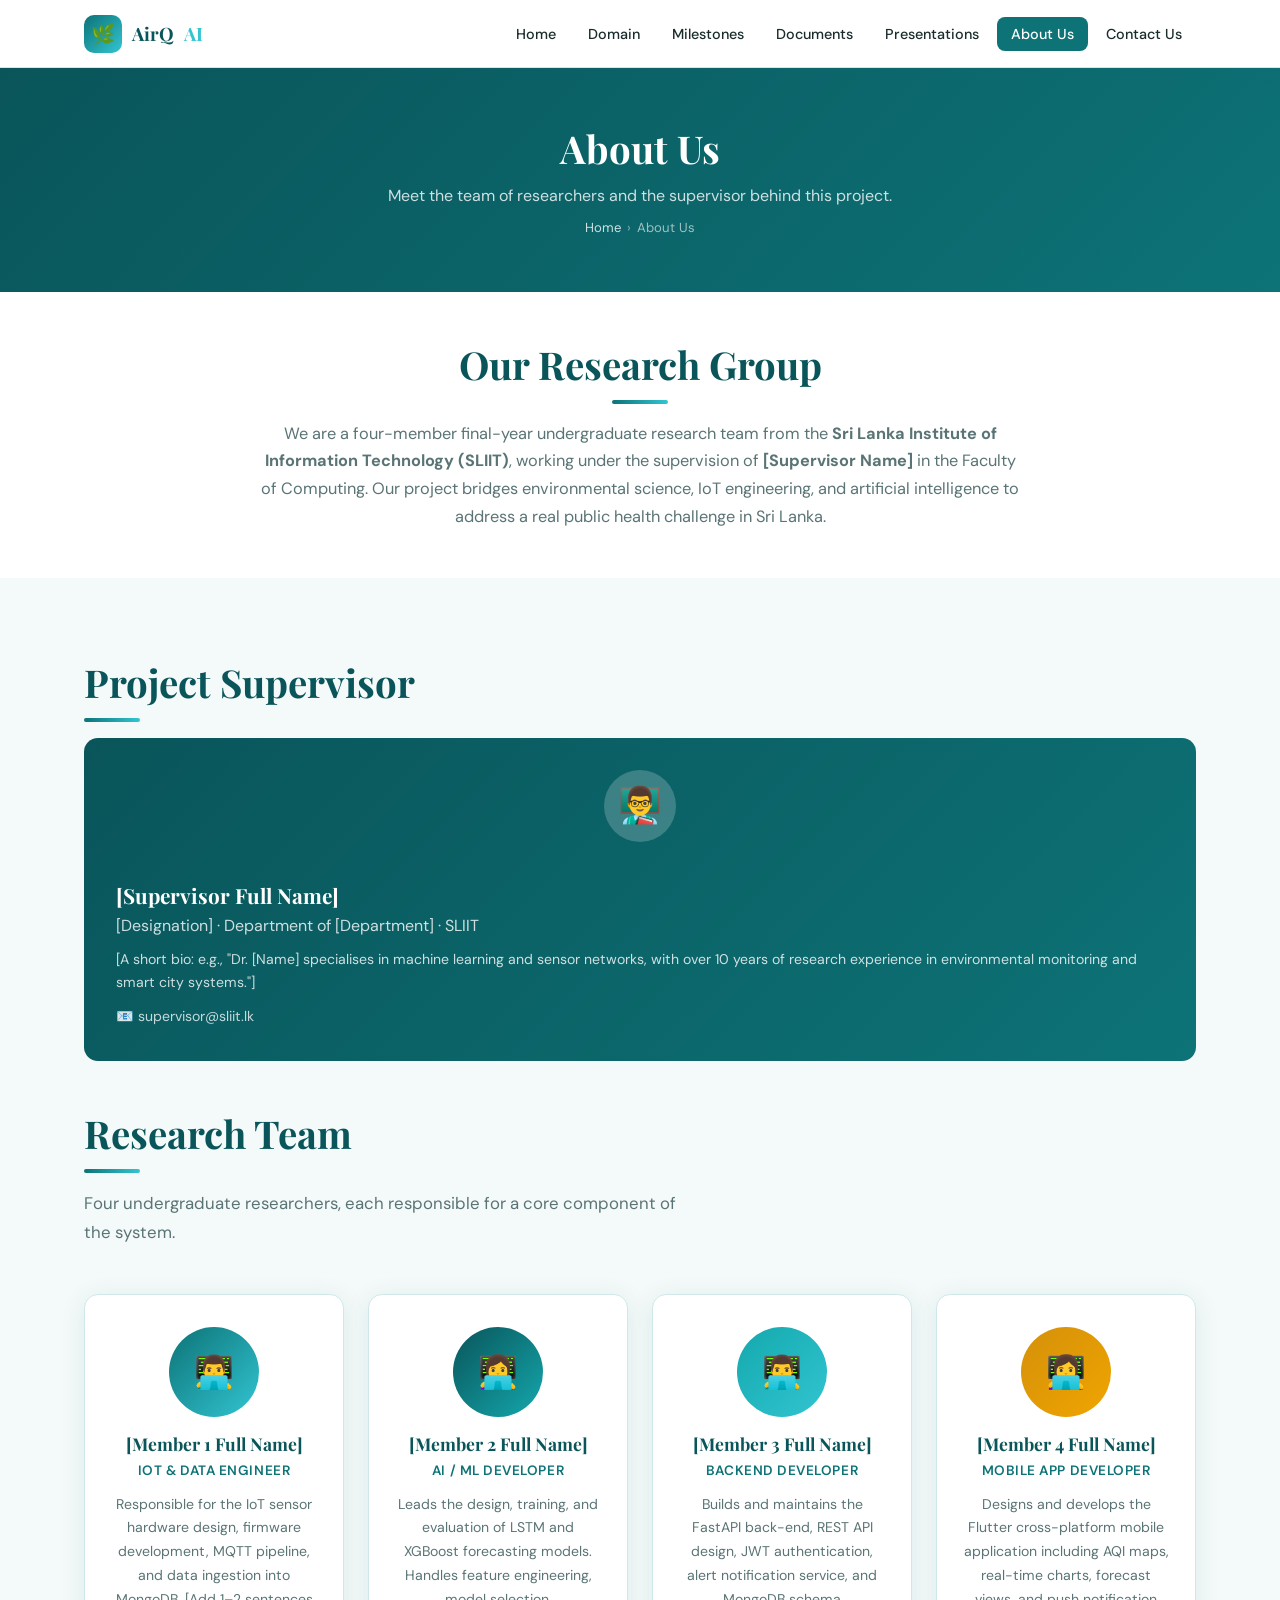
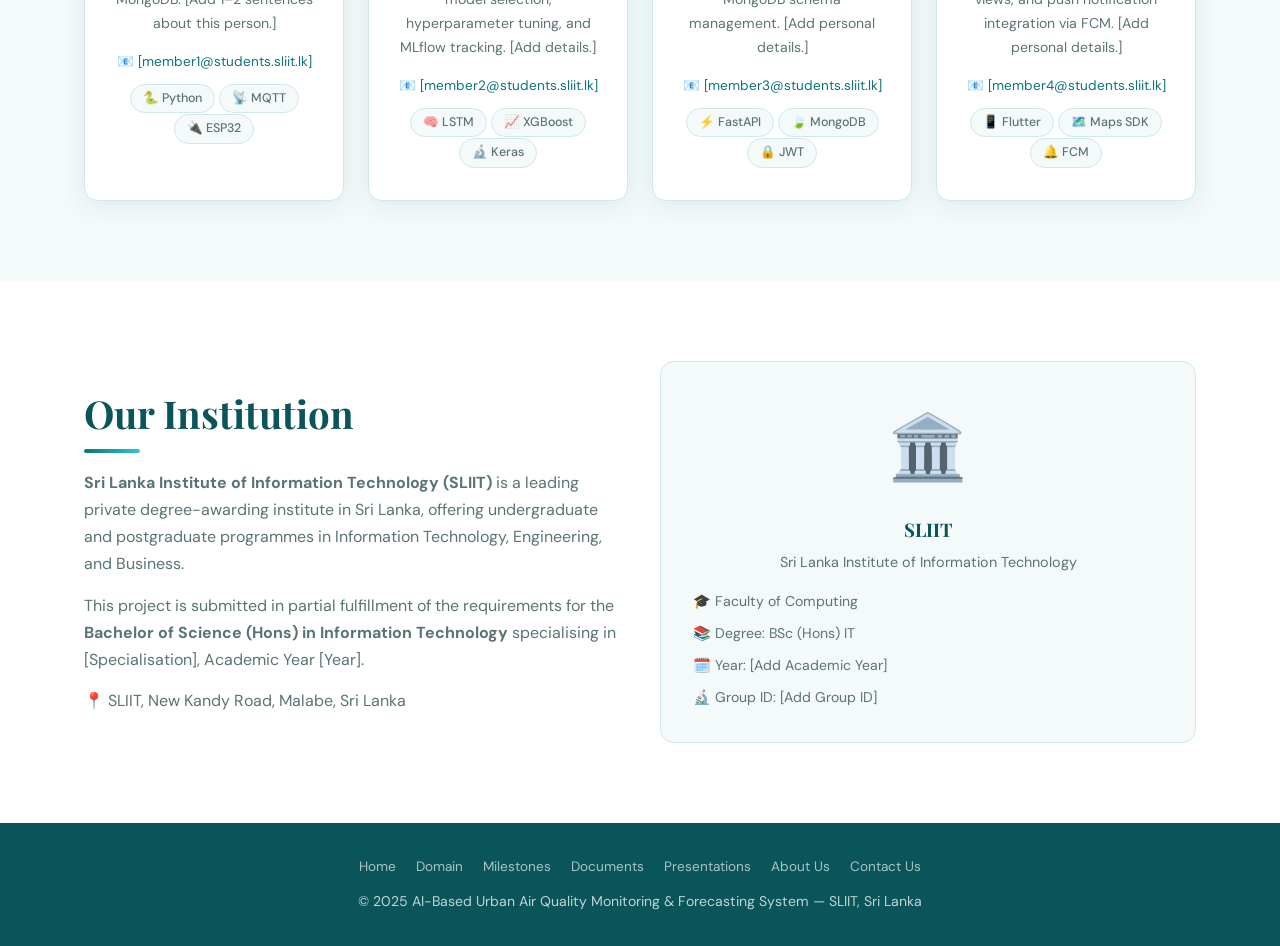
==== about.html @ fd795545 "Files uploaded" ====
<!DOCTYPE html>
<html lang="en">
<head>
  <meta charset="UTF-8" />
  <meta name="viewport" content="width=device-width, initial-scale=1.0" />
  <meta name="description" content="About Us — Meet the research team behind AirQ AI." />
  <title>AirQ AI | About Us</title>
  <link rel="stylesheet" href="styles.css" />
  <link rel="icon" href="data:image/svg+xml,<svg xmlns='http://www.w3.org/2000/svg' viewBox='0 0 32 32'><rect width='32' height='32' rx='8' fill='%230d7377'/><text y='22' x='6' font-size='18'>🌿</text></svg>" />
</head>
<body>

  <!-- ===== NAVIGATION ===== -->
  <nav class="navbar">
    <div class="container nav-inner">
      <a href="index.html" class="nav-brand">
        <div class="brand-icon">🌿</div>
        AirQ<span>AI</span>
      </a>
      <ul class="nav-links">
        <li><a href="index.html">Home</a></li>
        <li><a href="domain.html">Domain</a></li>
        <li><a href="milestones.html">Milestones</a></li>
        <li><a href="documents.html">Documents</a></li>
        <li><a href="presentations.html">Presentations</a></li>
        <li><a href="about.html" class="active">About Us</a></li>
        <li><a href="contact.html">Contact Us</a></li>
      </ul>
    </div>
  </nav>

  <!-- ===== PAGE HERO ===== -->
  <section class="page-hero">
    <div class="container">
      <h1>About Us</h1>
      <p>Meet the team of researchers and the supervisor behind this project.</p>
      <div class="breadcrumb"><a href="index.html">Home</a><span>›</span>About Us</div>
    </div>
  </section>

  <!-- ===== PROJECT INTRO ===== -->
  <section class="section-sm" style="background:var(--white);">
    <div class="container">
      <div style="max-width:760px; margin:0 auto; text-align:center;">
        <h2 class="section-title">Our Research Group</h2>
        <div class="divider" style="margin:12px auto 16px;"></div>
        <p style="color:var(--text-muted); font-size:1.02rem;">
          We are a four-member final-year undergraduate research team from the
          <strong>Sri Lanka Institute of Information Technology (SLIIT)</strong>, working under the supervision
          of <strong>[Supervisor Name]</strong> in the Faculty of Computing. Our project bridges environmental
          science, IoT engineering, and artificial intelligence to address a real public health challenge in
          Sri Lanka.
        </p>
      </div>
    </div>
  </section>

  <!-- ===== SUPERVISOR ===== -->
  <section class="section" style="background:var(--off-white);">
    <div class="container">
      <h2 class="section-title">Project Supervisor</h2>
      <div class="divider"></div>

      <div class="supervisor-card">
        <div class="avatar" style="width:72px;height:72px;font-size:2.2rem;">👨‍🏫</div>
        <div>
          <h3 style="font-size:1.3rem; margin-bottom:4px;">[Supervisor Full Name]</h3>
          <p style="margin-bottom:8px;">[Designation] · Department of [Department] · SLIIT</p>
          <p style="font-size:0.88rem; opacity:0.8;">
            [A short bio: e.g., "Dr. [Name] specialises in machine learning and sensor networks, with over 10 years
            of research experience in environmental monitoring and smart city systems."]
          </p>
          <p style="margin-top:10px; font-size:0.88rem; opacity:0.85;">
            📧 <a href="mailto:supervisor@sliit.lk" style="color:rgba(255,255,255,0.9);">supervisor@sliit.lk</a>
          </p>
        </div>
      </div>

      <!-- ===== TEAM MEMBERS ===== -->
      <h2 class="section-title" style="margin-top:16px;">Research Team</h2>
      <div class="divider"></div>
      <p class="section-sub">Four undergraduate researchers, each responsible for a core component of the system.</p>

      <div class="grid-4">

        <!-- Member 1 -->
        <div class="team-card">
          <div class="avatar">👨‍💻</div>
          <!-- Replace the emoji above with: <div class="avatar"><img src="images/member1.jpg" alt="Member 1" /></div> -->
          <h3>[Member 1 Full Name]</h3>
          <div class="team-role">IoT &amp; Data Engineer</div>
          <p class="team-desc">
            Responsible for the IoT sensor hardware design, firmware development, MQTT pipeline, and data ingestion
            into MongoDB. [Add 1–2 sentences about this person.]
          </p>
          <div class="team-email">📧 <a href="mailto:member1@students.sliit.lk">[member1@students.sliit.lk]</a></div>
          <div style="margin-top:10px;">
            <span class="tag">🐍 Python</span>
            <span class="tag">📡 MQTT</span>
            <span class="tag">🔌 ESP32</span>
          </div>
        </div>

        <!-- Member 2 -->
        <div class="team-card">
          <div class="avatar" style="background:linear-gradient(135deg,#09555a,#14a8ad);">👩‍💻</div>
          <h3>[Member 2 Full Name]</h3>
          <div class="team-role">AI / ML Developer</div>
          <p class="team-desc">
            Leads the design, training, and evaluation of LSTM and XGBoost forecasting models.
            Handles feature engineering, model selection, hyperparameter tuning, and MLflow tracking. [Add details.]
          </p>
          <div class="team-email">📧 <a href="mailto:member2@students.sliit.lk">[member2@students.sliit.lk]</a></div>
          <div style="margin-top:10px;">
            <span class="tag">🧠 LSTM</span>
            <span class="tag">📈 XGBoost</span>
            <span class="tag">🔬 Keras</span>
          </div>
        </div>

        <!-- Member 3 -->
        <div class="team-card">
          <div class="avatar" style="background:linear-gradient(135deg,#14a8ad,#32c5d2);">👨‍💻</div>
          <h3>[Member 3 Full Name]</h3>
          <div class="team-role">Backend Developer</div>
          <p class="team-desc">
            Builds and maintains the FastAPI back-end, REST API design, JWT authentication, alert notification
            service, and MongoDB schema management. [Add personal details.]
          </p>
          <div class="team-email">📧 <a href="mailto:member3@students.sliit.lk">[member3@students.sliit.lk]</a></div>
          <div style="margin-top:10px;">
            <span class="tag">⚡ FastAPI</span>
            <span class="tag">🍃 MongoDB</span>
            <span class="tag">🔒 JWT</span>
          </div>
        </div>

        <!-- Member 4 -->
        <div class="team-card">
          <div class="avatar" style="background:linear-gradient(135deg,#d4900a,#f0a500);">👩‍💻</div>
          <h3>[Member 4 Full Name]</h3>
          <div class="team-role">Mobile App Developer</div>
          <p class="team-desc">
            Designs and develops the Flutter cross-platform mobile application including AQI maps, real-time
            charts, forecast views, and push notification integration via FCM. [Add personal details.]
          </p>
          <div class="team-email">📧 <a href="mailto:member4@students.sliit.lk">[member4@students.sliit.lk]</a></div>
          <div style="margin-top:10px;">
            <span class="tag">📱 Flutter</span>
            <span class="tag">🗺️ Maps SDK</span>
            <span class="tag">🔔 FCM</span>
          </div>
        </div>

      </div>
    </div>
  </section>

  <!-- ===== INSTITUTION ===== -->
  <section class="section" style="background:var(--white);">
    <div class="container">
      <div style="display:grid; grid-template-columns:1fr 1fr; gap:40px; align-items:center;">
        <div>
          <h2 class="section-title">Our Institution</h2>
          <div class="divider"></div>
          <p style="color:var(--text-muted); margin-bottom:14px;">
            <strong>Sri Lanka Institute of Information Technology (SLIIT)</strong> is a leading private degree-awarding
            institute in Sri Lanka, offering undergraduate and postgraduate programmes in Information Technology,
            Engineering, and Business.
          </p>
          <p style="color:var(--text-muted); margin-bottom:14px;">
            This project is submitted in partial fulfillment of the requirements for the
            <strong>Bachelor of Science (Hons) in Information Technology</strong>
            specialising in [Specialisation], Academic Year [Year].
          </p>
          <p style="color:var(--text-muted);">
            📍 SLIIT, New Kandy Road, Malabe, Sri Lanka
          </p>
        </div>
        <div style="background:var(--off-white); border-radius:var(--radius); padding:32px; border:1px solid var(--border); text-align:center;">
          <div style="font-size:4rem; margin-bottom:16px;">🏛️</div>
          <h3 style="margin-bottom:8px;">SLIIT</h3>
          <p style="color:var(--text-muted); font-size:0.9rem; margin-bottom:16px;">Sri Lanka Institute of Information Technology</p>
          <div style="display:flex; flex-direction:column; gap:8px; font-size:0.88rem; color:var(--text-muted); text-align:left;">
            <span>🎓 Faculty of Computing</span>
            <span>📚 Degree: BSc (Hons) IT</span>
            <span>🗓️ Year: [Add Academic Year]</span>
            <span>🔬 Group ID: [Add Group ID]</span>
          </div>
        </div>
      </div>
    </div>
  </section>

  <!-- ===== FOOTER ===== -->
  <footer class="footer">
    <div class="footer-links">
      <a href="index.html">Home</a>
      <a href="domain.html">Domain</a>
      <a href="milestones.html">Milestones</a>
      <a href="documents.html">Documents</a>
      <a href="presentations.html">Presentations</a>
      <a href="about.html">About Us</a>
      <a href="contact.html">Contact Us</a>
    </div>
    <p>© 2025 AI-Based Urban Air Quality Monitoring &amp; Forecasting System — SLIIT, Sri Lanka</p>
  </footer>

</body>
</html>
---- styles.css ----
/* ============================================================
   AI-Based Urban Air Quality Monitoring — Shared Stylesheet
   Color palette: deep teal + sky blue + clean white
   ============================================================ */

/* ---------- Google Fonts ---------- */
@import url('https://fonts.googleapis.com/css2?family=Playfair+Display:wght@600;700&family=DM+Sans:wght@300;400;500;600&display=swap');

/* ---------- CSS Variables ---------- */
:root {
  --teal:       #0d7377;
  --teal-dark:  #09555a;
  --teal-light: #14a8ad;
  --sky:        #32c5d2;
  --accent:     #f0a500;
  --white:      #ffffff;
  --off-white:  #f4f9f9;
  --text:       #1a2b2c;
  --text-muted: #5a7475;
  --border:     #d0e8ea;
  --card-bg:    #ffffff;
  --shadow:     0 4px 24px rgba(13,115,119,0.10);
  --shadow-lg:  0 8px 40px rgba(13,115,119,0.16);
  --radius:     14px;
  --radius-sm:  8px;
  --nav-h:      68px;
  --transition: 0.3s ease;
}

/* ---------- Reset & Base ---------- */
*, *::before, *::after { box-sizing: border-box; margin: 0; padding: 0; }

html { scroll-behavior: smooth; font-size: 16px; }

body {
  font-family: 'DM Sans', sans-serif;
  color: var(--text);
  background: var(--off-white);
  line-height: 1.7;
}

h1, h2, h3, h4 {
  font-family: 'Playfair Display', serif;
  line-height: 1.25;
  color: var(--teal-dark);
}

a { color: var(--teal); text-decoration: none; transition: color var(--transition); }
a:hover { color: var(--teal-light); }

img { max-width: 100%; display: block; }

ul { list-style: none; }

/* ---------- Utility ---------- */
.container { max-width: 1160px; margin: 0 auto; padding: 0 24px; }
.section    { padding: 80px 0; }
.section-sm { padding: 48px 0; }

.section-title {
  font-size: clamp(1.75rem, 3vw, 2.4rem);
  margin-bottom: 12px;
  color: var(--teal-dark);
}
.section-sub {
  color: var(--text-muted);
  font-size: 1.05rem;
  max-width: 600px;
  margin-bottom: 48px;
}
.divider {
  width: 56px; height: 4px;
  background: linear-gradient(90deg, var(--teal), var(--sky));
  border-radius: 2px;
  margin: 12px 0 16px;
}

/* ---------- Buttons ---------- */
.btn {
  display: inline-flex; align-items: center; gap: 8px;
  padding: 12px 28px;
  border-radius: 50px;
  font-family: 'DM Sans', sans-serif;
  font-size: 0.95rem;
  font-weight: 500;
  cursor: pointer;
  transition: all var(--transition);
  border: 2px solid transparent;
}
.btn-primary {
  background: var(--teal);
  color: var(--white);
}
.btn-primary:hover {
  background: var(--teal-dark);
  color: var(--white);
  transform: translateY(-2px);
  box-shadow: 0 6px 20px rgba(13,115,119,0.30);
}
.btn-outline {
  background: transparent;
  color: var(--teal);
  border-color: var(--teal);
}
.btn-outline:hover {
  background: var(--teal);
  color: var(--white);
  transform: translateY(-2px);
}
.btn-accent {
  background: var(--accent);
  color: var(--white);
}
.btn-accent:hover {
  background: #d4900a;
  color: var(--white);
  transform: translateY(-2px);
}

/* ---------- Navigation ---------- */
.navbar {
  position: sticky;
  top: 0;
  z-index: 1000;
  background: rgba(255,255,255,0.96);
  backdrop-filter: blur(12px);
  border-bottom: 1px solid var(--border);
  height: var(--nav-h);
}
.nav-inner {
  display: flex;
  align-items: center;
  justify-content: space-between;
  height: 100%;
}
.nav-brand {
  display: flex; align-items: center; gap: 10px;
  font-family: 'Playfair Display', serif;
  font-size: 1.15rem;
  font-weight: 700;
  color: var(--teal-dark);
}
.nav-brand span { color: var(--sky); }
.brand-icon {
  width: 38px; height: 38px;
  background: linear-gradient(135deg, var(--teal), var(--sky));
  border-radius: 10px;
  display: flex; align-items: center; justify-content: center;
  color: white;
  font-size: 1.2rem;
}
.nav-links {
  display: flex; align-items: center; gap: 4px;
}
.nav-links a {
  padding: 8px 14px;
  border-radius: 8px;
  font-size: 0.9rem;
  font-weight: 500;
  color: var(--text);
  transition: all var(--transition);
}
.nav-links a:hover,
.nav-links a.active {
  background: var(--teal);
  color: var(--white);
}

/* ---------- Hero ---------- */
.hero {
  background: linear-gradient(135deg, var(--teal-dark) 0%, var(--teal) 50%, var(--sky) 100%);
  color: var(--white);
  padding: 100px 0 80px;
  position: relative;
  overflow: hidden;
}
.hero::before {
  content: '';
  position: absolute; inset: 0;
  background: url("data:image/svg+xml,%3Csvg width='60' height='60' viewBox='0 0 60 60' xmlns='http://www.w3.org/2000/svg'%3E%3Cg fill='none' fill-rule='evenodd'%3E%3Cg fill='%23ffffff' fill-opacity='0.04'%3E%3Cpath d='M36 34v-4h-2v4h-4v2h4v4h2v-4h4v-2h-4zm0-30V0h-2v4h-4v2h4v4h2V6h4V4h-4zM6 34v-4H4v4H0v2h4v4h2v-4h4v-2H6zM6 4V0H4v4H0v2h4v4h2V6h4V4H6z'/%3E%3C/g%3E%3C/g%3E%3C/svg%3E");
}
.hero-content { position: relative; z-index: 1; max-width: 780px; }
.hero-badge {
  display: inline-block;
  background: rgba(255,255,255,0.15);
  color: rgba(255,255,255,0.9);
  font-size: 0.82rem;
  font-weight: 600;
  letter-spacing: 0.08em;
  text-transform: uppercase;
  padding: 6px 16px;
  border-radius: 50px;
  border: 1px solid rgba(255,255,255,0.25);
  margin-bottom: 20px;
}
.hero h1 {
  font-size: clamp(2rem, 4.5vw, 3.2rem);
  color: var(--white);
  margin-bottom: 20px;
}
.hero p {
  font-size: 1.1rem;
  color: rgba(255,255,255,0.85);
  max-width: 640px;
  margin-bottom: 36px;
}
.hero-cta { display: flex; gap: 14px; flex-wrap: wrap; }
.hero-stats {
  display: flex; gap: 48px; margin-top: 60px;
  padding-top: 40px;
  border-top: 1px solid rgba(255,255,255,0.18);
  flex-wrap: wrap;
}
.stat-item { text-align: left; }
.stat-num {
  font-family: 'Playfair Display', serif;
  font-size: 2rem;
  font-weight: 700;
  color: var(--white);
}
.stat-label { font-size: 0.85rem; color: rgba(255,255,255,0.7); }

/* ---------- Cards ---------- */
.card {
  background: var(--card-bg);
  border-radius: var(--radius);
  box-shadow: var(--shadow);
  padding: 28px;
  transition: transform var(--transition), box-shadow var(--transition);
  border: 1px solid var(--border);
}
.card:hover {
  transform: translateY(-4px);
  box-shadow: var(--shadow-lg);
}
.card-icon {
  width: 52px; height: 52px;
  border-radius: 12px;
  display: flex; align-items: center; justify-content: center;
  font-size: 1.5rem;
  margin-bottom: 16px;
  background: linear-gradient(135deg, var(--teal), var(--sky));
  color: white;
}
.card h3 { font-size: 1.15rem; margin-bottom: 8px; }
.card p  { color: var(--text-muted); font-size: 0.93rem; }

.grid-2 { display: grid; grid-template-columns: repeat(auto-fit, minmax(280px, 1fr)); gap: 24px; }
.grid-3 { display: grid; grid-template-columns: repeat(auto-fit, minmax(240px, 1fr)); gap: 24px; }
.grid-4 { display: grid; grid-template-columns: repeat(auto-fit, minmax(200px, 1fr)); gap: 24px; }

/* ---------- Page Hero (inner pages) ---------- */
.page-hero {
  background: linear-gradient(135deg, var(--teal-dark), var(--teal));
  color: white;
  padding: 56px 0 52px;
  text-align: center;
}
.page-hero h1 { color: white; font-size: clamp(1.6rem, 3vw, 2.4rem); margin-bottom: 10px; }
.page-hero p  { color: rgba(255,255,255,0.8); max-width: 600px; margin: 0 auto; }

/* ---------- Domain Page ---------- */
.domain-section {
  background: var(--white);
  border-radius: var(--radius);
  padding: 40px;
  margin-bottom: 28px;
  border: 1px solid var(--border);
  box-shadow: var(--shadow);
}
.domain-section h2 { font-size: 1.5rem; margin-bottom: 10px; }
.domain-section p, .domain-section li { color: var(--text-muted); }
.domain-section ul { margin-top: 12px; }
.domain-section li {
  padding: 6px 0 6px 20px;
  position: relative;
}
.domain-section li::before {
  content: '▸';
  position: absolute; left: 0;
  color: var(--teal);
}

.tech-pills { display: flex; flex-wrap: wrap; gap: 10px; margin-top: 16px; }
.tech-pill {
  background: var(--teal);
  color: white;
  padding: 6px 18px;
  border-radius: 50px;
  font-size: 0.85rem;
  font-weight: 500;
}

.pipeline {
  display: flex; align-items: center; flex-wrap: wrap; gap: 0;
  margin-top: 20px;
}
.pipe-step {
  background: linear-gradient(135deg, var(--teal), var(--sky));
  color: white;
  padding: 10px 20px;
  border-radius: 8px;
  font-size: 0.88rem;
  font-weight: 500;
  white-space: nowrap;
}
.pipe-arrow {
  color: var(--teal);
  font-size: 1.3rem;
  padding: 0 6px;
}

/* ---------- Milestones Timeline ---------- */
.timeline { position: relative; padding-left: 48px; }
.timeline::before {
  content: '';
  position: absolute; left: 16px; top: 0; bottom: 0;
  width: 3px;
  background: linear-gradient(to bottom, var(--teal), var(--sky));
  border-radius: 2px;
}
.timeline-item {
  position: relative;
  margin-bottom: 36px;
}
.timeline-dot {
  position: absolute;
  left: -40px;
  top: 18px;
  width: 18px; height: 18px;
  background: var(--teal);
  border-radius: 50%;
  border: 3px solid var(--white);
  box-shadow: 0 0 0 3px var(--teal);
}
.timeline-card {
  background: var(--white);
  border: 1px solid var(--border);
  border-radius: var(--radius);
  padding: 24px 28px;
  box-shadow: var(--shadow);
  transition: transform var(--transition), box-shadow var(--transition);
}
.timeline-card:hover {
  transform: translateX(4px);
  box-shadow: var(--shadow-lg);
}
.timeline-card h3 { font-size: 1.15rem; margin-bottom: 8px; }
.timeline-meta {
  display: flex; gap: 20px; flex-wrap: wrap;
  margin-top: 12px;
}
.meta-badge {
  background: var(--off-white);
  border: 1px solid var(--border);
  border-radius: 50px;
  padding: 4px 14px;
  font-size: 0.82rem;
  color: var(--text-muted);
  font-weight: 500;
}
.meta-badge.marks { background: var(--teal); color: white; border-color: var(--teal); }

/* ---------- Documents Page ---------- */
.doc-item {
  background: var(--white);
  border: 1px solid var(--border);
  border-radius: var(--radius-sm);
  padding: 18px 24px;
  display: flex; align-items: center; justify-content: space-between;
  gap: 16px;
  margin-bottom: 12px;
  transition: box-shadow var(--transition), transform var(--transition);
}
.doc-item:hover { box-shadow: var(--shadow); transform: translateX(4px); }
.doc-icon { font-size: 1.6rem; flex-shrink: 0; }
.doc-info { flex: 1; }
.doc-info h4 { font-family: 'DM Sans', sans-serif; font-weight: 600; font-size: 0.97rem; margin-bottom: 3px; }
.doc-info span { font-size: 0.82rem; color: var(--text-muted); }

/* ---------- Presentations Page ---------- */
.pres-card {
  background: var(--white);
  border: 1px solid var(--border);
  border-radius: var(--radius);
  overflow: hidden;
  box-shadow: var(--shadow);
  transition: transform var(--transition), box-shadow var(--transition);
}
.pres-card:hover { transform: translateY(-4px); box-shadow: var(--shadow-lg); }
.pres-thumb {
  height: 140px;
  background: linear-gradient(135deg, var(--teal-dark), var(--sky));
  display: flex; align-items: center; justify-content: center;
  font-size: 3rem;
}
.pres-body { padding: 22px; }
.pres-body h3 { font-size: 1.05rem; margin-bottom: 8px; }
.pres-body p  { font-size: 0.88rem; color: var(--text-muted); margin-bottom: 18px; }

/* ---------- About / Team ---------- */
.team-card {
  background: var(--white);
  border: 1px solid var(--border);
  border-radius: var(--radius);
  padding: 32px 24px;
  text-align: center;
  box-shadow: var(--shadow);
  transition: transform var(--transition), box-shadow var(--transition);
}
.team-card:hover { transform: translateY(-4px); box-shadow: var(--shadow-lg); }
.avatar {
  width: 90px; height: 90px;
  background: linear-gradient(135deg, var(--teal), var(--sky));
  border-radius: 50%;
  margin: 0 auto 16px;
  display: flex; align-items: center; justify-content: center;
  font-size: 2rem;
  color: white;
  overflow: hidden;
}
.avatar img { width: 100%; height: 100%; object-fit: cover; }
.team-card h3 { font-size: 1.1rem; margin-bottom: 4px; }
.team-role {
  color: var(--teal);
  font-size: 0.85rem;
  font-weight: 600;
  letter-spacing: 0.04em;
  text-transform: uppercase;
  margin-bottom: 10px;
}
.team-desc { font-size: 0.88rem; color: var(--text-muted); margin-bottom: 14px; }
.team-email { font-size: 0.85rem; color: var(--text-muted); }
.team-email a { color: var(--teal); }

/* ---------- Contact Page ---------- */
.contact-grid {
  display: grid;
  grid-template-columns: 1fr 1.5fr;
  gap: 40px;
  align-items: start;
}
.contact-info-box {
  background: var(--white);
  border: 1px solid var(--border);
  border-radius: var(--radius);
  padding: 36px;
  box-shadow: var(--shadow);
}
.contact-info-box h2 { font-size: 1.5rem; margin-bottom: 8px; }
.contact-detail {
  display: flex; align-items: flex-start; gap: 14px;
  margin-bottom: 22px;
}
.c-icon {
  width: 40px; height: 40px; flex-shrink: 0;
  background: var(--off-white);
  border: 1px solid var(--border);
  border-radius: 10px;
  display: flex; align-items: center; justify-content: center;
  font-size: 1.1rem;
}
.c-label { font-size: 0.8rem; color: var(--text-muted); }
.c-val   { font-weight: 500; }

.contact-form-box {
  background: var(--white);
  border: 1px solid var(--border);
  border-radius: var(--radius);
  padding: 36px;
  box-shadow: var(--shadow);
}
.form-group { margin-bottom: 20px; }
.form-group label {
  display: block;
  font-size: 0.88rem;
  font-weight: 600;
  margin-bottom: 7px;
  color: var(--text);
}
.form-group input,
.form-group textarea {
  width: 100%;
  padding: 12px 16px;
  border: 1.5px solid var(--border);
  border-radius: var(--radius-sm);
  font-family: 'DM Sans', sans-serif;
  font-size: 0.95rem;
  color: var(--text);
  background: var(--off-white);
  transition: border-color var(--transition), box-shadow var(--transition);
  outline: none;
}
.form-group input:focus,
.form-group textarea:focus {
  border-color: var(--teal);
  box-shadow: 0 0 0 3px rgba(13,115,119,0.12);
  background: white;
}
.form-group textarea { min-height: 140px; resize: vertical; }

/* ---------- Footer ---------- */
.footer {
  background: var(--teal-dark);
  color: rgba(255,255,255,0.75);
  text-align: center;
  padding: 32px 24px;
  font-size: 0.88rem;
}
.footer a { color: var(--sky); }
.footer-links {
  display: flex; justify-content: center; gap: 20px;
  flex-wrap: wrap;
  margin-bottom: 12px;
}
.footer-links a { color: rgba(255,255,255,0.65); font-size: 0.85rem; }
.footer-links a:hover { color: var(--white); }

/* ---------- Breadcrumb ---------- */
.breadcrumb {
  font-size: 0.82rem;
  color: rgba(255,255,255,0.6);
  margin-top: 8px;
}
.breadcrumb a { color: rgba(255,255,255,0.8); }
.breadcrumb span { color: rgba(255,255,255,0.5); margin: 0 6px; }

/* ---------- Feature cards on home ---------- */
.feature-grid { display: grid; grid-template-columns: repeat(auto-fit, minmax(230px, 1fr)); gap: 24px; }

/* ---------- Alerts & Tags ---------- */
.tag {
  display: inline-block;
  padding: 3px 12px;
  background: var(--off-white);
  border: 1px solid var(--border);
  border-radius: 50px;
  font-size: 0.78rem;
  color: var(--text-muted);
  font-weight: 500;
}

/* ---------- Supervisor section ---------- */
.supervisor-card {
  background: linear-gradient(135deg, var(--teal-dark), var(--teal));
  color: white;
  border-radius: var(--radius);
  padding: 32px;
  display: flex; align-items: center; gap: 24px;
  margin-bottom: 48px;
  flex-wrap: wrap;
}
.supervisor-card .avatar { background: rgba(255,255,255,0.2); }
.supervisor-card h3, .supervisor-card p { color: white; }
.supervisor-card p { opacity: 0.8; }

/* ---------- Animations ---------- */
@keyframes fadeInUp {
  from { opacity: 0; transform: translateY(20px); }
  to   { opacity: 1; transform: translateY(0); }
}
.hero-content { animation: fadeInUp 0.7s ease both; }
.hero-stats   { animation: fadeInUp 0.7s 0.3s ease both; }

/* ---------- Responsive ---------- */
@media (max-width: 768px) {
  .nav-links { display: none; }
  .hero { padding: 64px 0 48px; }
  .hero-stats { gap: 28px; }
  .contact-grid { grid-template-columns: 1fr; }
  .domain-section { padding: 24px; }
  .timeline { padding-left: 32px; }
  .section { padding: 52px 0; }
  .pipeline { gap: 4px; }
}

/* Print-friendly */
@media print {
  .navbar, .footer { display: none; }
}
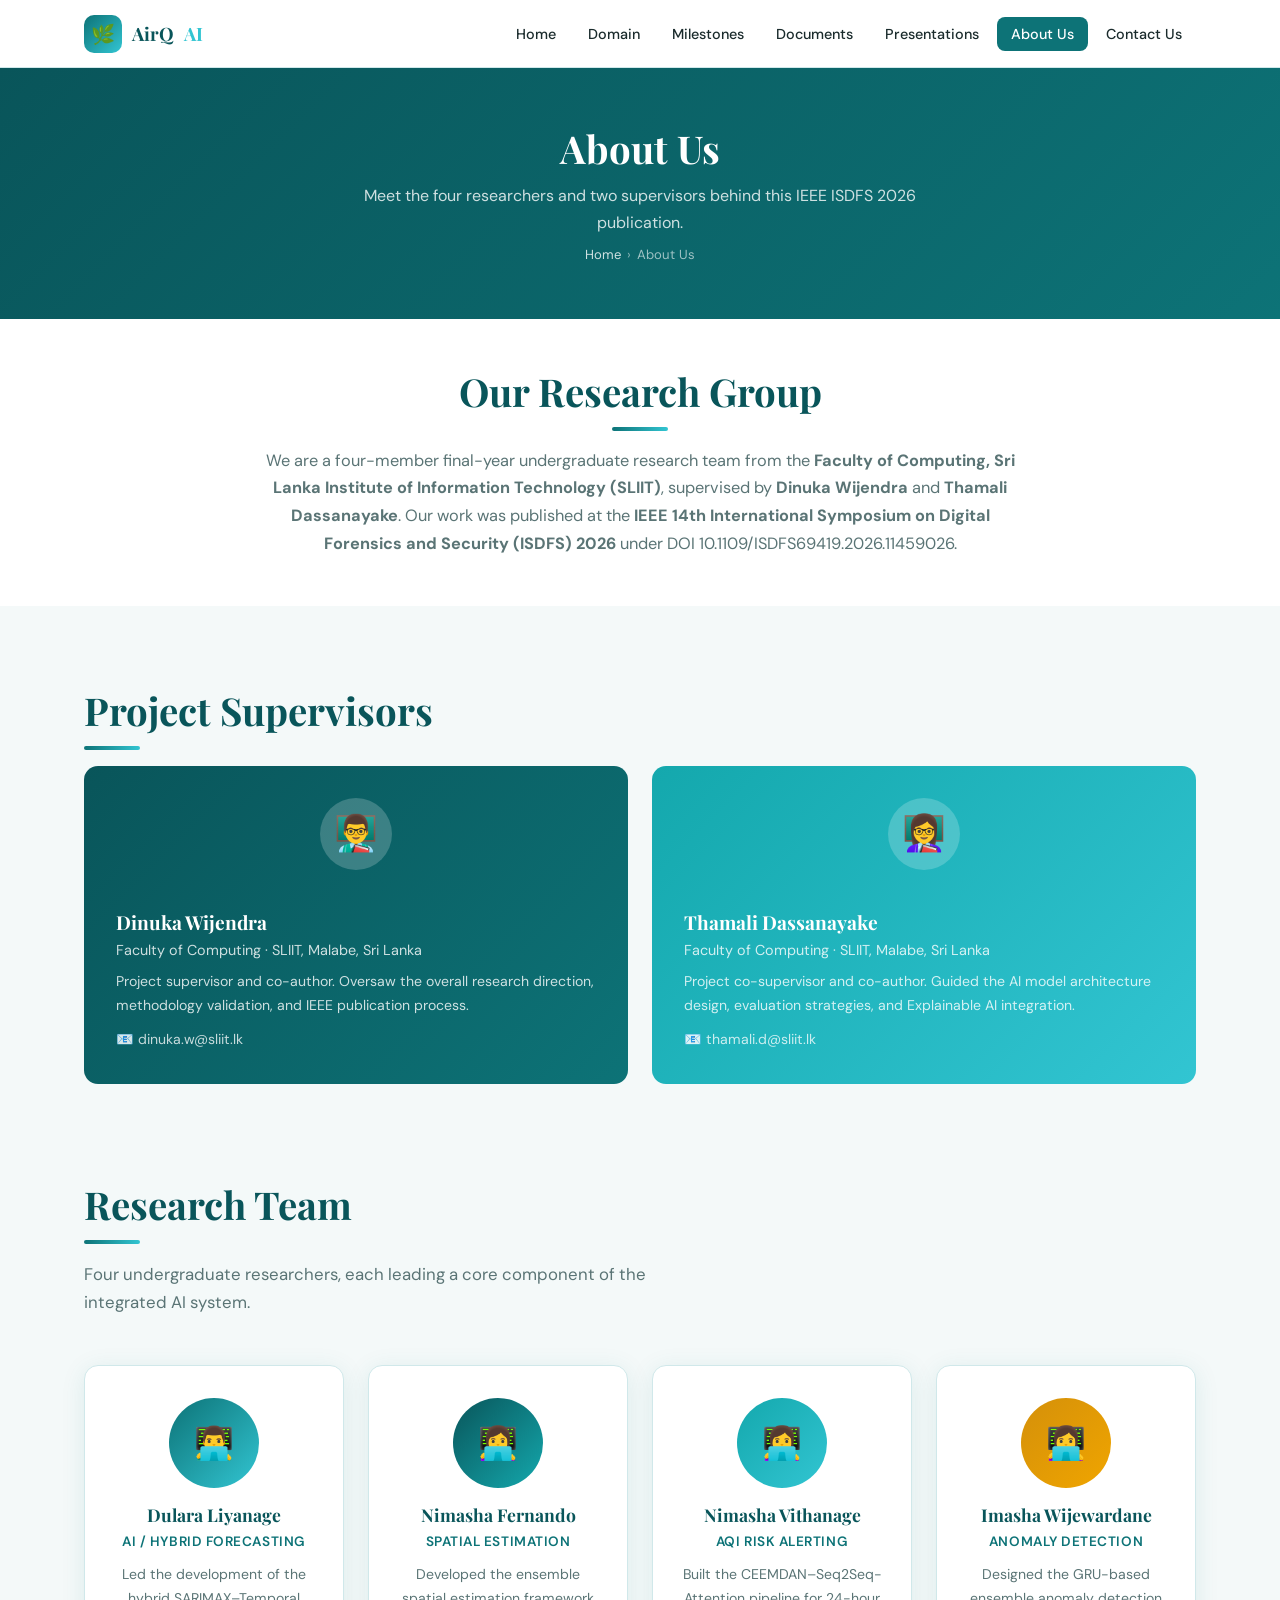
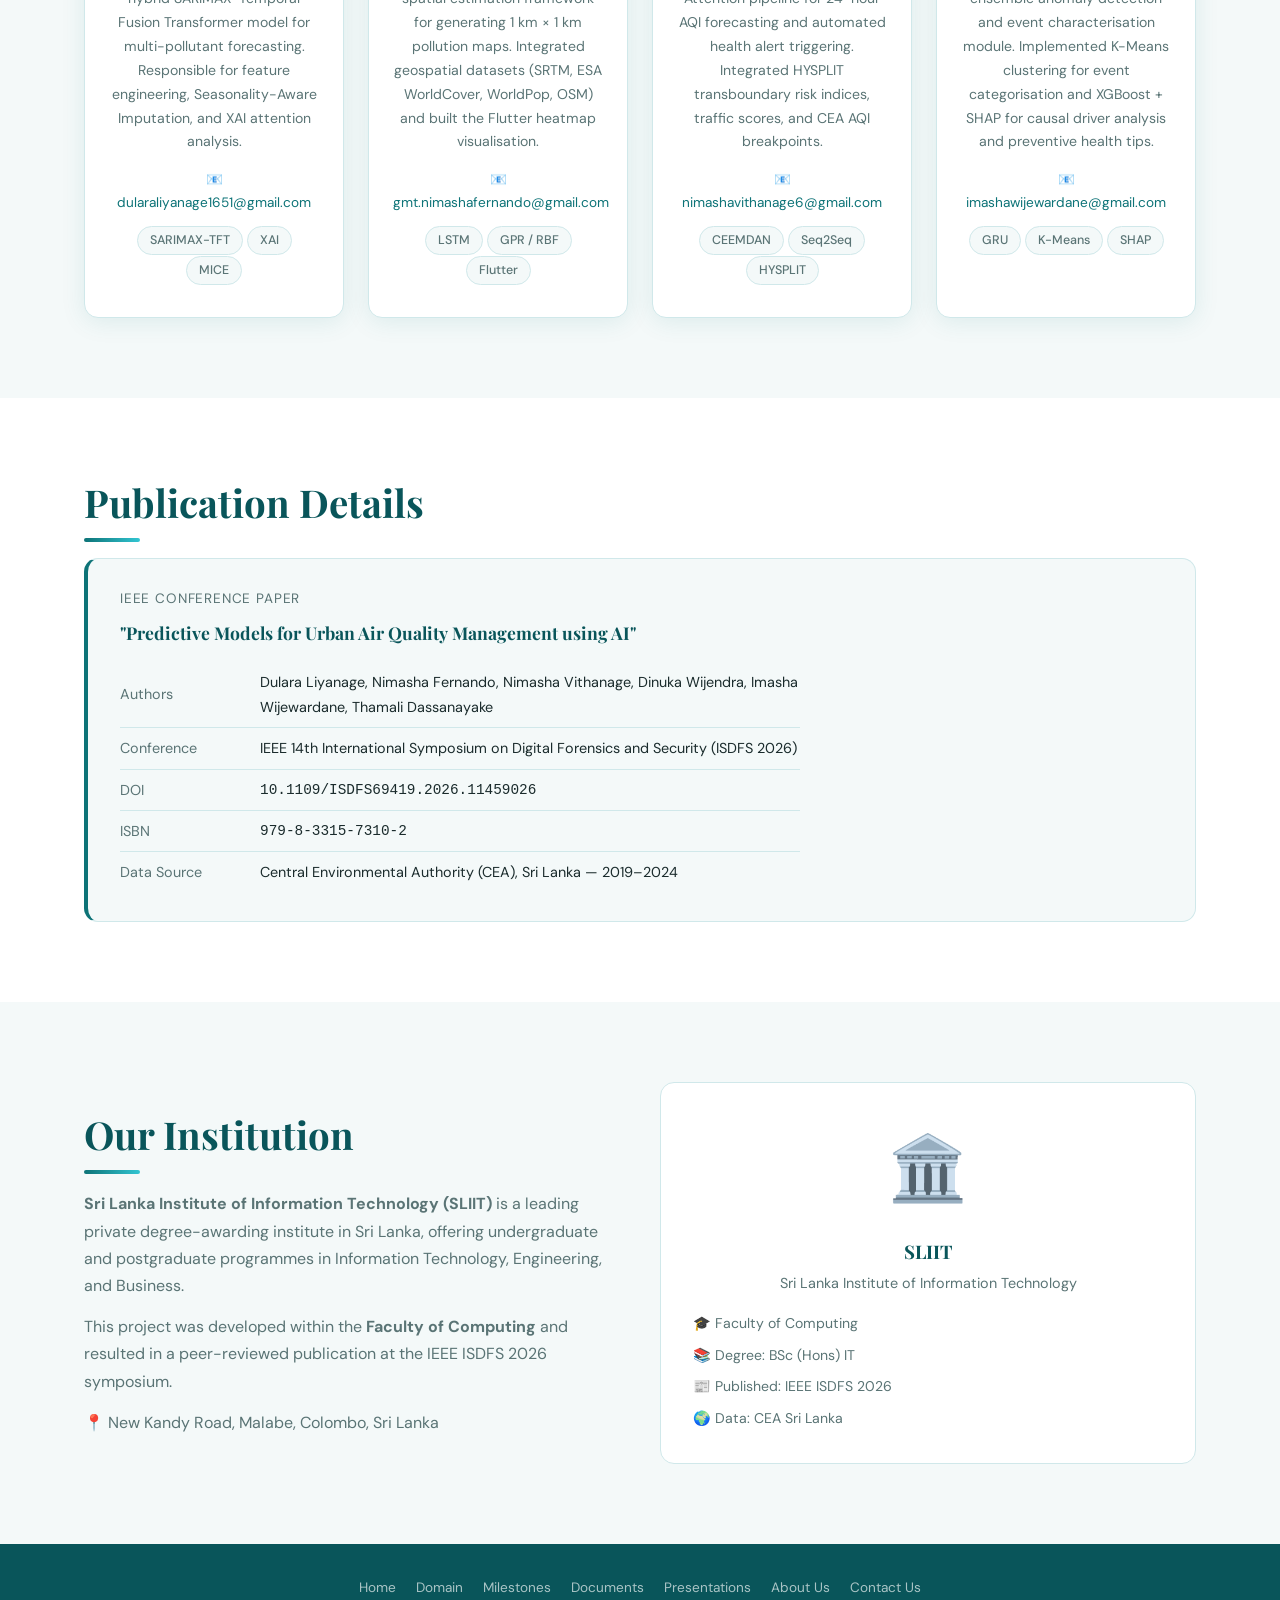
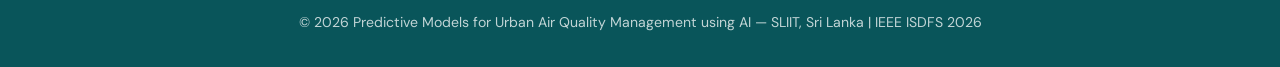
==== commit 19acaf4b: "Add the details" ====
--- a/about.html
+++ b/about.html
@@ -3,20 +3,16 @@
 <head>
   <meta charset="UTF-8" />
   <meta name="viewport" content="width=device-width, initial-scale=1.0" />
-  <meta name="description" content="About Us — Meet the research team behind AirQ AI." />
+  <meta name="description" content="About Us — Meet the research team behind the AirQ AI project." />
   <title>AirQ AI | About Us</title>
   <link rel="stylesheet" href="styles.css" />
   <link rel="icon" href="data:image/svg+xml,<svg xmlns='http://www.w3.org/2000/svg' viewBox='0 0 32 32'><rect width='32' height='32' rx='8' fill='%230d7377'/><text y='22' x='6' font-size='18'>🌿</text></svg>" />
 </head>
 <body>
 
-  <!-- ===== NAVIGATION ===== -->
   <nav class="navbar">
     <div class="container nav-inner">
-      <a href="index.html" class="nav-brand">
-        <div class="brand-icon">🌿</div>
-        AirQ<span>AI</span>
-      </a>
+      <a href="index.html" class="nav-brand"><div class="brand-icon">🌿</div>AirQ<span>AI</span></a>
       <ul class="nav-links">
         <li><a href="index.html">Home</a></li>
         <li><a href="domain.html">Domain</a></li>
@@ -29,181 +25,222 @@
     </div>
   </nav>
 
-  <!-- ===== PAGE HERO ===== -->
   <section class="page-hero">
     <div class="container">
       <h1>About Us</h1>
-      <p>Meet the team of researchers and the supervisor behind this project.</p>
+      <p>Meet the four researchers and two supervisors behind this IEEE ISDFS 2026 publication.</p>
       <div class="breadcrumb"><a href="index.html">Home</a><span>›</span>About Us</div>
     </div>
   </section>
 
-  <!-- ===== PROJECT INTRO ===== -->
+  <!-- PROJECT INTRO -->
   <section class="section-sm" style="background:var(--white);">
     <div class="container">
-      <div style="max-width:760px; margin:0 auto; text-align:center;">
+      <div style="max-width:760px;margin:0 auto;text-align:center;">
         <h2 class="section-title">Our Research Group</h2>
         <div class="divider" style="margin:12px auto 16px;"></div>
-        <p style="color:var(--text-muted); font-size:1.02rem;">
+        <p style="color:var(--text-muted);font-size:1.02rem;">
           We are a four-member final-year undergraduate research team from the
-          <strong>Sri Lanka Institute of Information Technology (SLIIT)</strong>, working under the supervision
-          of <strong>[Supervisor Name]</strong> in the Faculty of Computing. Our project bridges environmental
-          science, IoT engineering, and artificial intelligence to address a real public health challenge in
-          Sri Lanka.
+          <strong>Faculty of Computing, Sri Lanka Institute of Information Technology (SLIIT)</strong>,
+          supervised by <strong>Dinuka Wijendra</strong> and <strong>Thamali Dassanayake</strong>.
+          Our work was published at the <strong>IEEE 14th International Symposium on Digital Forensics
+          and Security (ISDFS) 2026</strong> under DOI 10.1109/ISDFS69419.2026.11459026.
         </p>
       </div>
     </div>
   </section>
 
-  <!-- ===== SUPERVISOR ===== -->
+  <!-- SUPERVISORS -->
   <section class="section" style="background:var(--off-white);">
     <div class="container">
-      <h2 class="section-title">Project Supervisor</h2>
+      <h2 class="section-title">Project Supervisors</h2>
       <div class="divider"></div>
 
-      <div class="supervisor-card">
-        <div class="avatar" style="width:72px;height:72px;font-size:2.2rem;">👨‍🏫</div>
-        <div>
-          <h3 style="font-size:1.3rem; margin-bottom:4px;">[Supervisor Full Name]</h3>
-          <p style="margin-bottom:8px;">[Designation] · Department of [Department] · SLIIT</p>
-          <p style="font-size:0.88rem; opacity:0.8;">
-            [A short bio: e.g., "Dr. [Name] specialises in machine learning and sensor networks, with over 10 years
-            of research experience in environmental monitoring and smart city systems."]
-          </p>
-          <p style="margin-top:10px; font-size:0.88rem; opacity:0.85;">
-            📧 <a href="mailto:supervisor@sliit.lk" style="color:rgba(255,255,255,0.9);">supervisor@sliit.lk</a>
-          </p>
-        </div>
-      </div>
-
-      <!-- ===== TEAM MEMBERS ===== -->
-      <h2 class="section-title" style="margin-top:16px;">Research Team</h2>
+      <div class="grid-2" style="margin-bottom:48px;">
+
+        <!-- Supervisor 1 -->
+        <div class="supervisor-card">
+          <div class="avatar" style="width:72px;height:72px;font-size:2.2rem;">👨‍🏫</div>
+          <div>
+            <h3 style="font-size:1.2rem;margin-bottom:4px;">Dinuka Wijendra</h3>
+            <p style="margin-bottom:8px;font-size:0.9rem;">Faculty of Computing · SLIIT, Malabe, Sri Lanka</p>
+            <p style="font-size:0.88rem;opacity:0.8;">Project supervisor and co-author. Oversaw the overall research direction, methodology validation, and IEEE publication process.</p>
+            <p style="margin-top:10px;font-size:0.88rem;opacity:0.85;">📧 <a href="mailto:dinuka.w@sliit.lk" style="color:rgba(255,255,255,0.9);">dinuka.w@sliit.lk</a></p>
+          </div>
+        </div>
+
+        <!-- Supervisor 2 -->
+        <div class="supervisor-card" style="background:linear-gradient(135deg,#14a8ad,#32c5d2);">
+          <div class="avatar" style="width:72px;height:72px;font-size:2.2rem;background:rgba(255,255,255,0.2);">👩‍🏫</div>
+          <div>
+            <h3 style="font-size:1.2rem;margin-bottom:4px;">Thamali Dassanayake</h3>
+            <p style="margin-bottom:8px;font-size:0.9rem;">Faculty of Computing · SLIIT, Malabe, Sri Lanka</p>
+            <p style="font-size:0.88rem;opacity:0.8;">Project co-supervisor and co-author. Guided the AI model architecture design, evaluation strategies, and Explainable AI integration.</p>
+            <p style="margin-top:10px;font-size:0.88rem;opacity:0.85;">📧 <a href="mailto:thamali.d@sliit.lk" style="color:rgba(255,255,255,0.9);">thamali.d@sliit.lk</a></p>
+          </div>
+        </div>
+
+      </div>
+
+      <!-- TEAM MEMBERS -->
+      <h2 class="section-title">Research Team</h2>
       <div class="divider"></div>
-      <p class="section-sub">Four undergraduate researchers, each responsible for a core component of the system.</p>
+      <p class="section-sub">Four undergraduate researchers, each leading a core component of the integrated AI system.</p>
 
       <div class="grid-4">
 
-        <!-- Member 1 -->
+        <!-- Member 1: Dulara Liyanage -->
         <div class="team-card">
           <div class="avatar">👨‍💻</div>
-          <!-- Replace the emoji above with: <div class="avatar"><img src="images/member1.jpg" alt="Member 1" /></div> -->
-          <h3>[Member 1 Full Name]</h3>
-          <div class="team-role">IoT &amp; Data Engineer</div>
-          <p class="team-desc">
-            Responsible for the IoT sensor hardware design, firmware development, MQTT pipeline, and data ingestion
-            into MongoDB. [Add 1–2 sentences about this person.]
-          </p>
-          <div class="team-email">📧 <a href="mailto:member1@students.sliit.lk">[member1@students.sliit.lk]</a></div>
-          <div style="margin-top:10px;">
-            <span class="tag">🐍 Python</span>
-            <span class="tag">📡 MQTT</span>
-            <span class="tag">🔌 ESP32</span>
-          </div>
-        </div>
-
-        <!-- Member 2 -->
+          <h3>Dulara Liyanage</h3>
+          <div class="team-role">AI / Hybrid Forecasting</div>
+          <p class="team-desc">
+            Led the development of the hybrid SARIMAX–Temporal Fusion Transformer model for
+            multi-pollutant forecasting. Responsible for feature engineering, Seasonality-Aware
+            Imputation, and XAI attention analysis.
+          </p>
+          <div class="team-email">📧 <a href="mailto:dularaliyanage1651@gmail.com">dularaliyanage1651@gmail.com</a></div>
+          <div style="margin-top:10px;">
+            <span class="tag">SARIMAX-TFT</span>
+            <span class="tag">XAI</span>
+            <span class="tag">MICE</span>
+          </div>
+        </div>
+
+        <!-- Member 2: Nimasha Fernando -->
         <div class="team-card">
           <div class="avatar" style="background:linear-gradient(135deg,#09555a,#14a8ad);">👩‍💻</div>
-          <h3>[Member 2 Full Name]</h3>
-          <div class="team-role">AI / ML Developer</div>
-          <p class="team-desc">
-            Leads the design, training, and evaluation of LSTM and XGBoost forecasting models.
-            Handles feature engineering, model selection, hyperparameter tuning, and MLflow tracking. [Add details.]
-          </p>
-          <div class="team-email">📧 <a href="mailto:member2@students.sliit.lk">[member2@students.sliit.lk]</a></div>
-          <div style="margin-top:10px;">
-            <span class="tag">🧠 LSTM</span>
-            <span class="tag">📈 XGBoost</span>
-            <span class="tag">🔬 Keras</span>
-          </div>
-        </div>
-
-        <!-- Member 3 -->
-        <div class="team-card">
-          <div class="avatar" style="background:linear-gradient(135deg,#14a8ad,#32c5d2);">👨‍💻</div>
-          <h3>[Member 3 Full Name]</h3>
-          <div class="team-role">Backend Developer</div>
-          <p class="team-desc">
-            Builds and maintains the FastAPI back-end, REST API design, JWT authentication, alert notification
-            service, and MongoDB schema management. [Add personal details.]
-          </p>
-          <div class="team-email">📧 <a href="mailto:member3@students.sliit.lk">[member3@students.sliit.lk]</a></div>
-          <div style="margin-top:10px;">
-            <span class="tag">⚡ FastAPI</span>
-            <span class="tag">🍃 MongoDB</span>
-            <span class="tag">🔒 JWT</span>
-          </div>
-        </div>
-
-        <!-- Member 4 -->
+          <h3>Nimasha Fernando</h3>
+          <div class="team-role">Spatial Estimation</div>
+          <p class="team-desc">
+            Developed the ensemble spatial estimation framework for generating 1 km × 1 km pollution
+            maps. Integrated geospatial datasets (SRTM, ESA WorldCover, WorldPop, OSM) and built the
+            Flutter heatmap visualisation.
+          </p>
+          <div class="team-email">📧 <a href="mailto:gmt.nimashafernando@gmail.com">gmt.nimashafernando@gmail.com</a></div>
+          <div style="margin-top:10px;">
+            <span class="tag">LSTM</span>
+            <span class="tag">GPR / RBF</span>
+            <span class="tag">Flutter</span>
+          </div>
+        </div>
+
+        <!-- Member 3: Nimasha Vithanage -->
+        <div class="team-card">
+          <div class="avatar" style="background:linear-gradient(135deg,#14a8ad,#32c5d2);">👩‍💻</div>
+          <h3>Nimasha Vithanage</h3>
+          <div class="team-role">AQI Risk Alerting</div>
+          <p class="team-desc">
+            Built the CEEMDAN–Seq2Seq-Attention pipeline for 24-hour AQI forecasting and
+            automated health alert triggering. Integrated HYSPLIT transboundary risk indices,
+            traffic scores, and CEA AQI breakpoints.
+          </p>
+          <div class="team-email">📧 <a href="mailto:nimashavithanage6@gmail.com">nimashavithanage6@gmail.com</a></div>
+          <div style="margin-top:10px;">
+            <span class="tag">CEEMDAN</span>
+            <span class="tag">Seq2Seq</span>
+            <span class="tag">HYSPLIT</span>
+          </div>
+        </div>
+
+        <!-- Member 4: Imasha Wijewardane -->
         <div class="team-card">
           <div class="avatar" style="background:linear-gradient(135deg,#d4900a,#f0a500);">👩‍💻</div>
-          <h3>[Member 4 Full Name]</h3>
-          <div class="team-role">Mobile App Developer</div>
-          <p class="team-desc">
-            Designs and develops the Flutter cross-platform mobile application including AQI maps, real-time
-            charts, forecast views, and push notification integration via FCM. [Add personal details.]
-          </p>
-          <div class="team-email">📧 <a href="mailto:member4@students.sliit.lk">[member4@students.sliit.lk]</a></div>
-          <div style="margin-top:10px;">
-            <span class="tag">📱 Flutter</span>
-            <span class="tag">🗺️ Maps SDK</span>
-            <span class="tag">🔔 FCM</span>
-          </div>
-        </div>
-
-      </div>
-    </div>
-  </section>
-
-  <!-- ===== INSTITUTION ===== -->
+          <h3>Imasha Wijewardane</h3>
+          <div class="team-role">Anomaly Detection</div>
+          <p class="team-desc">
+            Designed the GRU-based ensemble anomaly detection and event characterisation module.
+            Implemented K-Means clustering for event categorisation and XGBoost + SHAP for
+            causal driver analysis and preventive health tips.
+          </p>
+          <div class="team-email">📧 <a href="mailto:imashawijewardane@gmail.com">imashawijewardane@gmail.com</a></div>
+          <div style="margin-top:10px;">
+            <span class="tag">GRU</span>
+            <span class="tag">K-Means</span>
+            <span class="tag">SHAP</span>
+          </div>
+        </div>
+
+      </div>
+    </div>
+  </section>
+
+  <!-- PUBLICATION -->
   <section class="section" style="background:var(--white);">
     <div class="container">
-      <div style="display:grid; grid-template-columns:1fr 1fr; gap:40px; align-items:center;">
+      <h2 class="section-title">Publication Details</h2>
+      <div class="divider"></div>
+      <div style="background:var(--off-white);border:1px solid var(--border);border-left:4px solid var(--teal);border-radius:var(--radius);padding:28px 32px;">
+        <p style="font-size:0.85rem;color:var(--text-muted);text-transform:uppercase;letter-spacing:0.06em;margin-bottom:8px;">IEEE Conference Paper</p>
+        <p style="font-size:1.1rem;font-weight:700;font-family:'Playfair Display',serif;color:var(--teal-dark);margin-bottom:14px;">
+          "Predictive Models for Urban Air Quality Management using AI"
+        </p>
+        <table style="width:100%;font-size:0.9rem;border-collapse:collapse;max-width:680px;">
+          <tr style="border-bottom:1px solid var(--border);">
+            <td style="padding:8px 0;color:var(--text-muted);width:140px;">Authors</td>
+            <td style="padding:8px 0;">Dulara Liyanage, Nimasha Fernando, Nimasha Vithanage, Dinuka Wijendra, Imasha Wijewardane, Thamali Dassanayake</td>
+          </tr>
+          <tr style="border-bottom:1px solid var(--border);">
+            <td style="padding:8px 0;color:var(--text-muted);">Conference</td>
+            <td style="padding:8px 0;">IEEE 14th International Symposium on Digital Forensics and Security (ISDFS 2026)</td>
+          </tr>
+          <tr style="border-bottom:1px solid var(--border);">
+            <td style="padding:8px 0;color:var(--text-muted);">DOI</td>
+            <td style="padding:8px 0;font-family:monospace;">10.1109/ISDFS69419.2026.11459026</td>
+          </tr>
+          <tr style="border-bottom:1px solid var(--border);">
+            <td style="padding:8px 0;color:var(--text-muted);">ISBN</td>
+            <td style="padding:8px 0;font-family:monospace;">979-8-3315-7310-2</td>
+          </tr>
+          <tr>
+            <td style="padding:8px 0;color:var(--text-muted);">Data Source</td>
+            <td style="padding:8px 0;">Central Environmental Authority (CEA), Sri Lanka — 2019–2024</td>
+          </tr>
+        </table>
+      </div>
+    </div>
+  </section>
+
+  <!-- INSTITUTION -->
+  <section class="section" style="background:var(--off-white);">
+    <div class="container">
+      <div style="display:grid;grid-template-columns:1fr 1fr;gap:40px;align-items:center;">
         <div>
           <h2 class="section-title">Our Institution</h2>
           <div class="divider"></div>
-          <p style="color:var(--text-muted); margin-bottom:14px;">
-            <strong>Sri Lanka Institute of Information Technology (SLIIT)</strong> is a leading private degree-awarding
-            institute in Sri Lanka, offering undergraduate and postgraduate programmes in Information Technology,
-            Engineering, and Business.
-          </p>
-          <p style="color:var(--text-muted); margin-bottom:14px;">
-            This project is submitted in partial fulfillment of the requirements for the
-            <strong>Bachelor of Science (Hons) in Information Technology</strong>
-            specialising in [Specialisation], Academic Year [Year].
-          </p>
-          <p style="color:var(--text-muted);">
-            📍 SLIIT, New Kandy Road, Malabe, Sri Lanka
-          </p>
-        </div>
-        <div style="background:var(--off-white); border-radius:var(--radius); padding:32px; border:1px solid var(--border); text-align:center;">
-          <div style="font-size:4rem; margin-bottom:16px;">🏛️</div>
+          <p style="color:var(--text-muted);margin-bottom:14px;">
+            <strong>Sri Lanka Institute of Information Technology (SLIIT)</strong> is a leading private
+            degree-awarding institute in Sri Lanka, offering undergraduate and postgraduate programmes
+            in Information Technology, Engineering, and Business.
+          </p>
+          <p style="color:var(--text-muted);margin-bottom:14px;">
+            This project was developed within the <strong>Faculty of Computing</strong> and resulted
+            in a peer-reviewed publication at the IEEE ISDFS 2026 symposium.
+          </p>
+          <p style="color:var(--text-muted);">📍 New Kandy Road, Malabe, Colombo, Sri Lanka</p>
+        </div>
+        <div style="background:var(--white);border-radius:var(--radius);padding:32px;border:1px solid var(--border);text-align:center;">
+          <div style="font-size:4rem;margin-bottom:16px;">🏛️</div>
           <h3 style="margin-bottom:8px;">SLIIT</h3>
-          <p style="color:var(--text-muted); font-size:0.9rem; margin-bottom:16px;">Sri Lanka Institute of Information Technology</p>
-          <div style="display:flex; flex-direction:column; gap:8px; font-size:0.88rem; color:var(--text-muted); text-align:left;">
+          <p style="color:var(--text-muted);font-size:0.9rem;margin-bottom:16px;">Sri Lanka Institute of Information Technology</p>
+          <div style="display:flex;flex-direction:column;gap:8px;font-size:0.88rem;color:var(--text-muted);text-align:left;">
             <span>🎓 Faculty of Computing</span>
             <span>📚 Degree: BSc (Hons) IT</span>
-            <span>🗓️ Year: [Add Academic Year]</span>
-            <span>🔬 Group ID: [Add Group ID]</span>
-          </div>
-        </div>
-      </div>
-    </div>
-  </section>
-
-  <!-- ===== FOOTER ===== -->
+            <span>📰 Published: IEEE ISDFS 2026</span>
+            <span>🌍 Data: CEA Sri Lanka</span>
+          </div>
+        </div>
+      </div>
+    </div>
+  </section>
+
   <footer class="footer">
     <div class="footer-links">
-      <a href="index.html">Home</a>
-      <a href="domain.html">Domain</a>
-      <a href="milestones.html">Milestones</a>
-      <a href="documents.html">Documents</a>
-      <a href="presentations.html">Presentations</a>
-      <a href="about.html">About Us</a>
-      <a href="contact.html">Contact Us</a>
-    </div>
-    <p>© 2025 AI-Based Urban Air Quality Monitoring &amp; Forecasting System — SLIIT, Sri Lanka</p>
+      <a href="index.html">Home</a><a href="domain.html">Domain</a><a href="milestones.html">Milestones</a>
+      <a href="documents.html">Documents</a><a href="presentations.html">Presentations</a>
+      <a href="about.html">About Us</a><a href="contact.html">Contact Us</a>
+    </div>
+    <p>© 2026 Predictive Models for Urban Air Quality Management using AI — SLIIT, Sri Lanka | IEEE ISDFS 2026</p>
   </footer>
 
 </body>
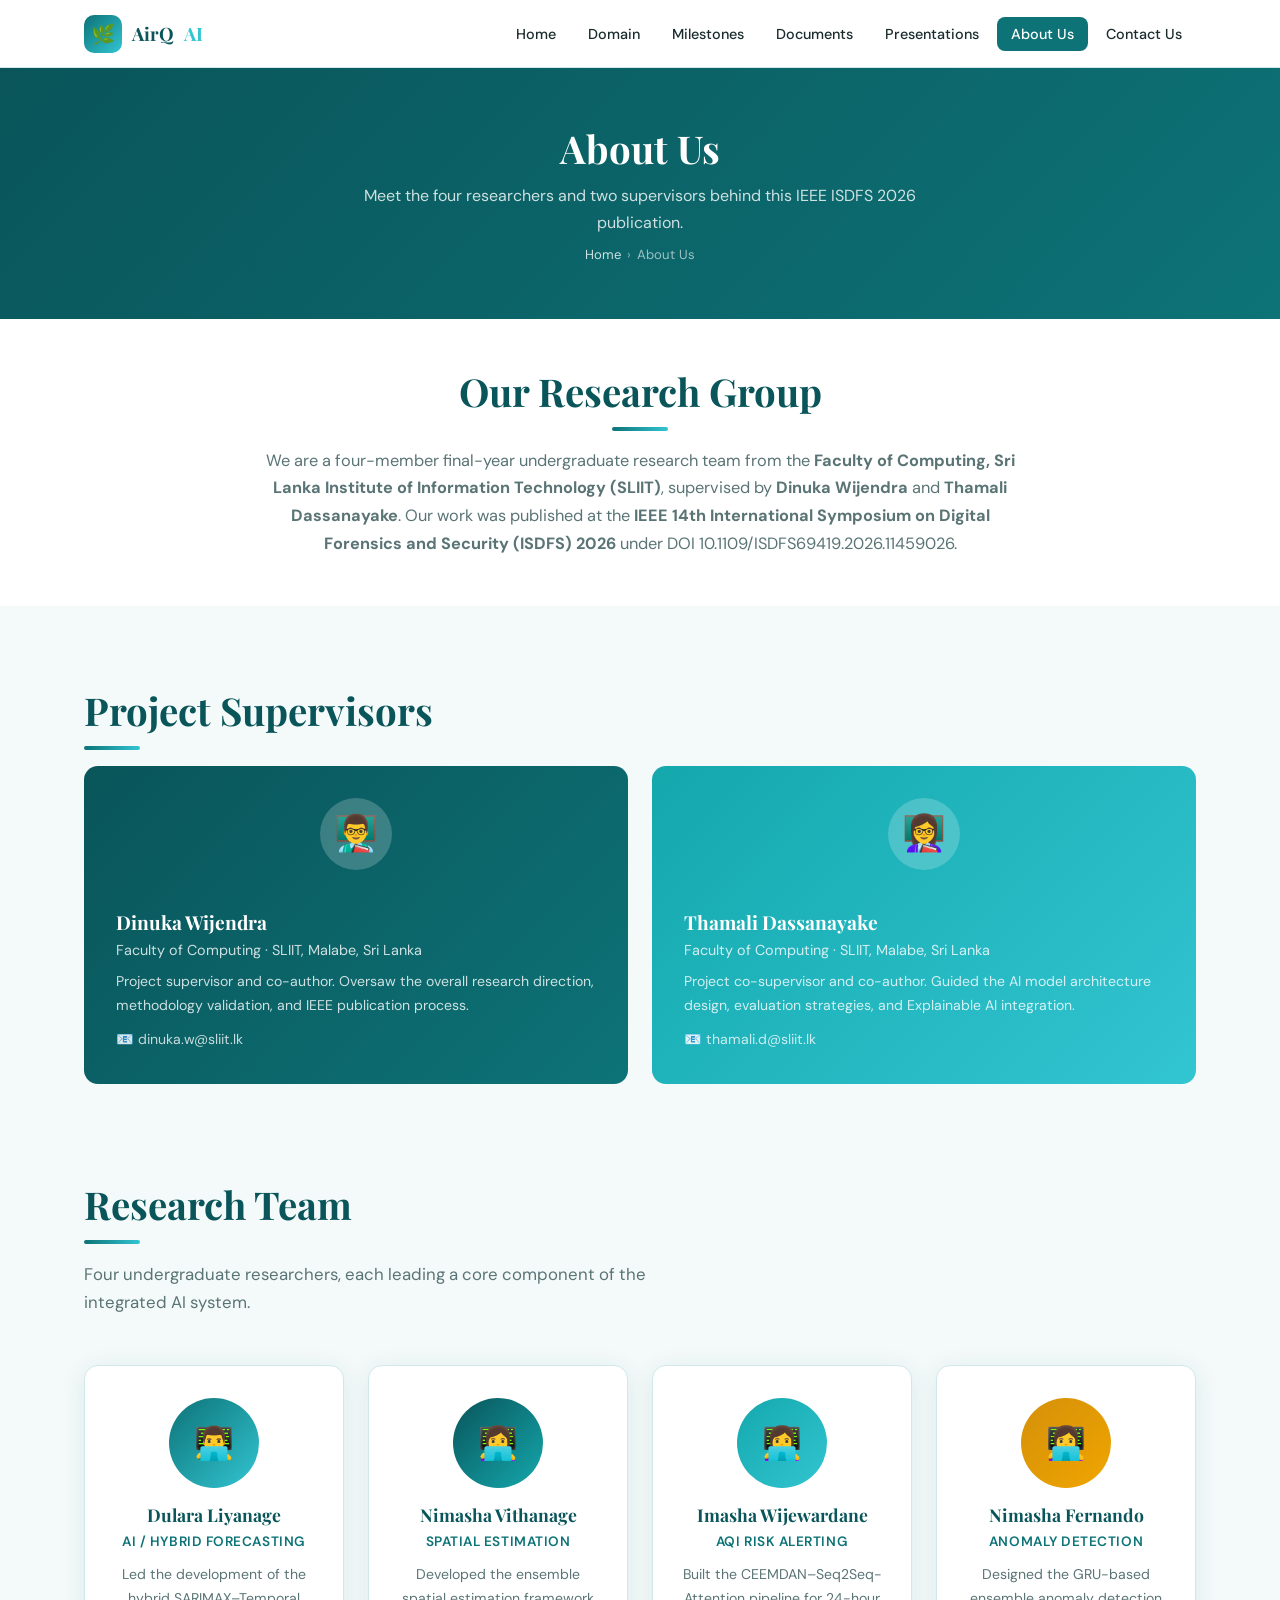
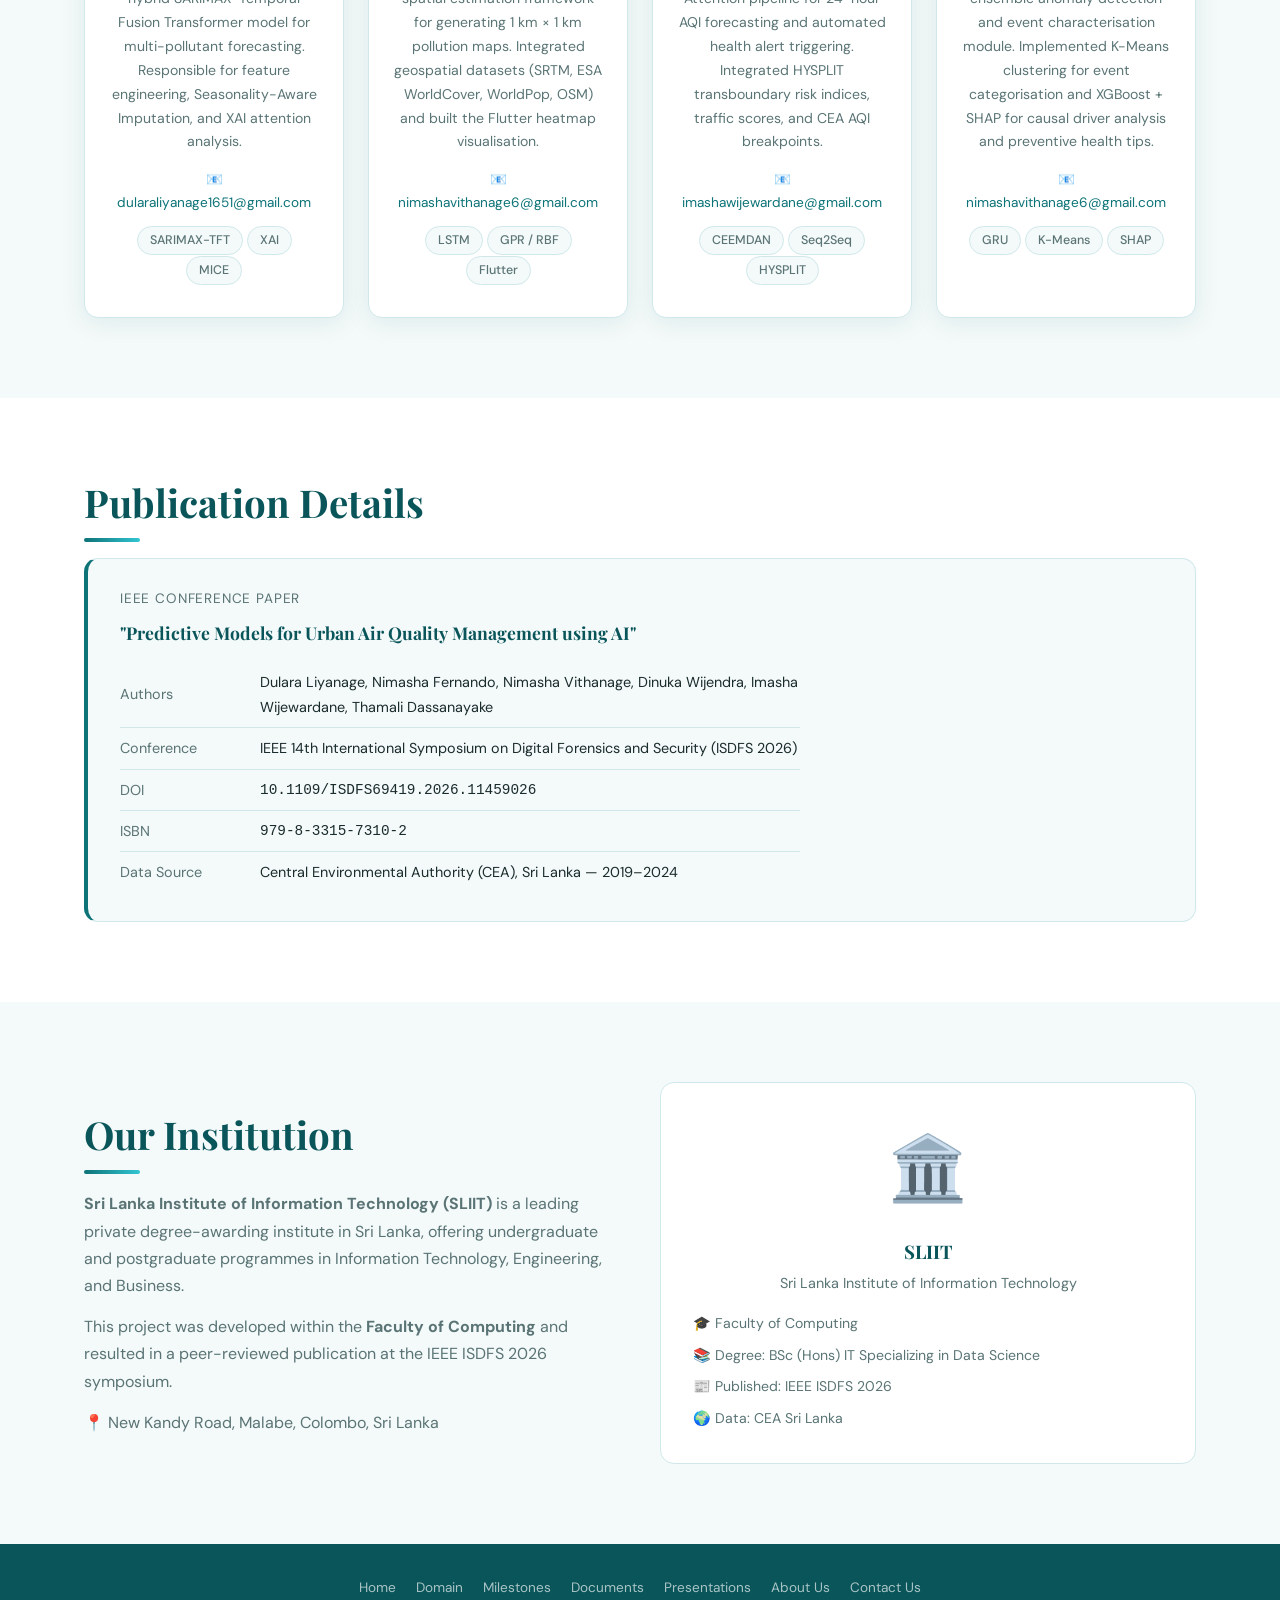
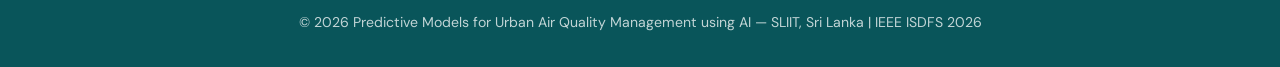
==== commit 9a1ddc6d: "Text changes and links added" ====
--- a/about.html
+++ b/about.html
@@ -110,14 +110,14 @@
         <!-- Member 2: Nimasha Fernando -->
         <div class="team-card">
           <div class="avatar" style="background:linear-gradient(135deg,#09555a,#14a8ad);">👩‍💻</div>
-          <h3>Nimasha Fernando</h3>
+          <h3>Nimasha Vithanage</h3>
           <div class="team-role">Spatial Estimation</div>
           <p class="team-desc">
             Developed the ensemble spatial estimation framework for generating 1 km × 1 km pollution
             maps. Integrated geospatial datasets (SRTM, ESA WorldCover, WorldPop, OSM) and built the
             Flutter heatmap visualisation.
           </p>
-          <div class="team-email">📧 <a href="mailto:gmt.nimashafernando@gmail.com">gmt.nimashafernando@gmail.com</a></div>
+          <div class="team-email">📧 <a href="mailto:nimashavithanage6@gmail.com">nimashavithanage6@gmail.com</a></div>
           <div style="margin-top:10px;">
             <span class="tag">LSTM</span>
             <span class="tag">GPR / RBF</span>
@@ -128,14 +128,14 @@
         <!-- Member 3: Nimasha Vithanage -->
         <div class="team-card">
           <div class="avatar" style="background:linear-gradient(135deg,#14a8ad,#32c5d2);">👩‍💻</div>
-          <h3>Nimasha Vithanage</h3>
+          <h3>Imasha Wijewardane</h3>
           <div class="team-role">AQI Risk Alerting</div>
           <p class="team-desc">
             Built the CEEMDAN–Seq2Seq-Attention pipeline for 24-hour AQI forecasting and
             automated health alert triggering. Integrated HYSPLIT transboundary risk indices,
             traffic scores, and CEA AQI breakpoints.
           </p>
-          <div class="team-email">📧 <a href="mailto:nimashavithanage6@gmail.com">nimashavithanage6@gmail.com</a></div>
+          <div class="team-email">📧 <a href="mailto:imashawijewardane@gmail.com">imashawijewardane@gmail.com</a></div>
           <div style="margin-top:10px;">
             <span class="tag">CEEMDAN</span>
             <span class="tag">Seq2Seq</span>
@@ -143,17 +143,17 @@
           </div>
         </div>
 
-        <!-- Member 4: Imasha Wijewardane -->
+        <!-- Member 4: Nimasha Fernando -->
         <div class="team-card">
           <div class="avatar" style="background:linear-gradient(135deg,#d4900a,#f0a500);">👩‍💻</div>
-          <h3>Imasha Wijewardane</h3>
+          <h3>Nimasha Fernando</h3>
           <div class="team-role">Anomaly Detection</div>
           <p class="team-desc">
             Designed the GRU-based ensemble anomaly detection and event characterisation module.
             Implemented K-Means clustering for event categorisation and XGBoost + SHAP for
             causal driver analysis and preventive health tips.
           </p>
-          <div class="team-email">📧 <a href="mailto:imashawijewardane@gmail.com">imashawijewardane@gmail.com</a></div>
+          <div class="team-email">📧 <a href="mailto:nimashavithanage6@gmail.com">nimashavithanage6@gmail.com</a></div>
           <div style="margin-top:10px;">
             <span class="tag">GRU</span>
             <span class="tag">K-Means</span>
@@ -225,7 +225,7 @@
           <p style="color:var(--text-muted);font-size:0.9rem;margin-bottom:16px;">Sri Lanka Institute of Information Technology</p>
           <div style="display:flex;flex-direction:column;gap:8px;font-size:0.88rem;color:var(--text-muted);text-align:left;">
             <span>🎓 Faculty of Computing</span>
-            <span>📚 Degree: BSc (Hons) IT</span>
+            <span>📚 Degree: BSc (Hons) IT Specializing in Data Science</span>
             <span>📰 Published: IEEE ISDFS 2026</span>
             <span>🌍 Data: CEA Sri Lanka</span>
           </div>
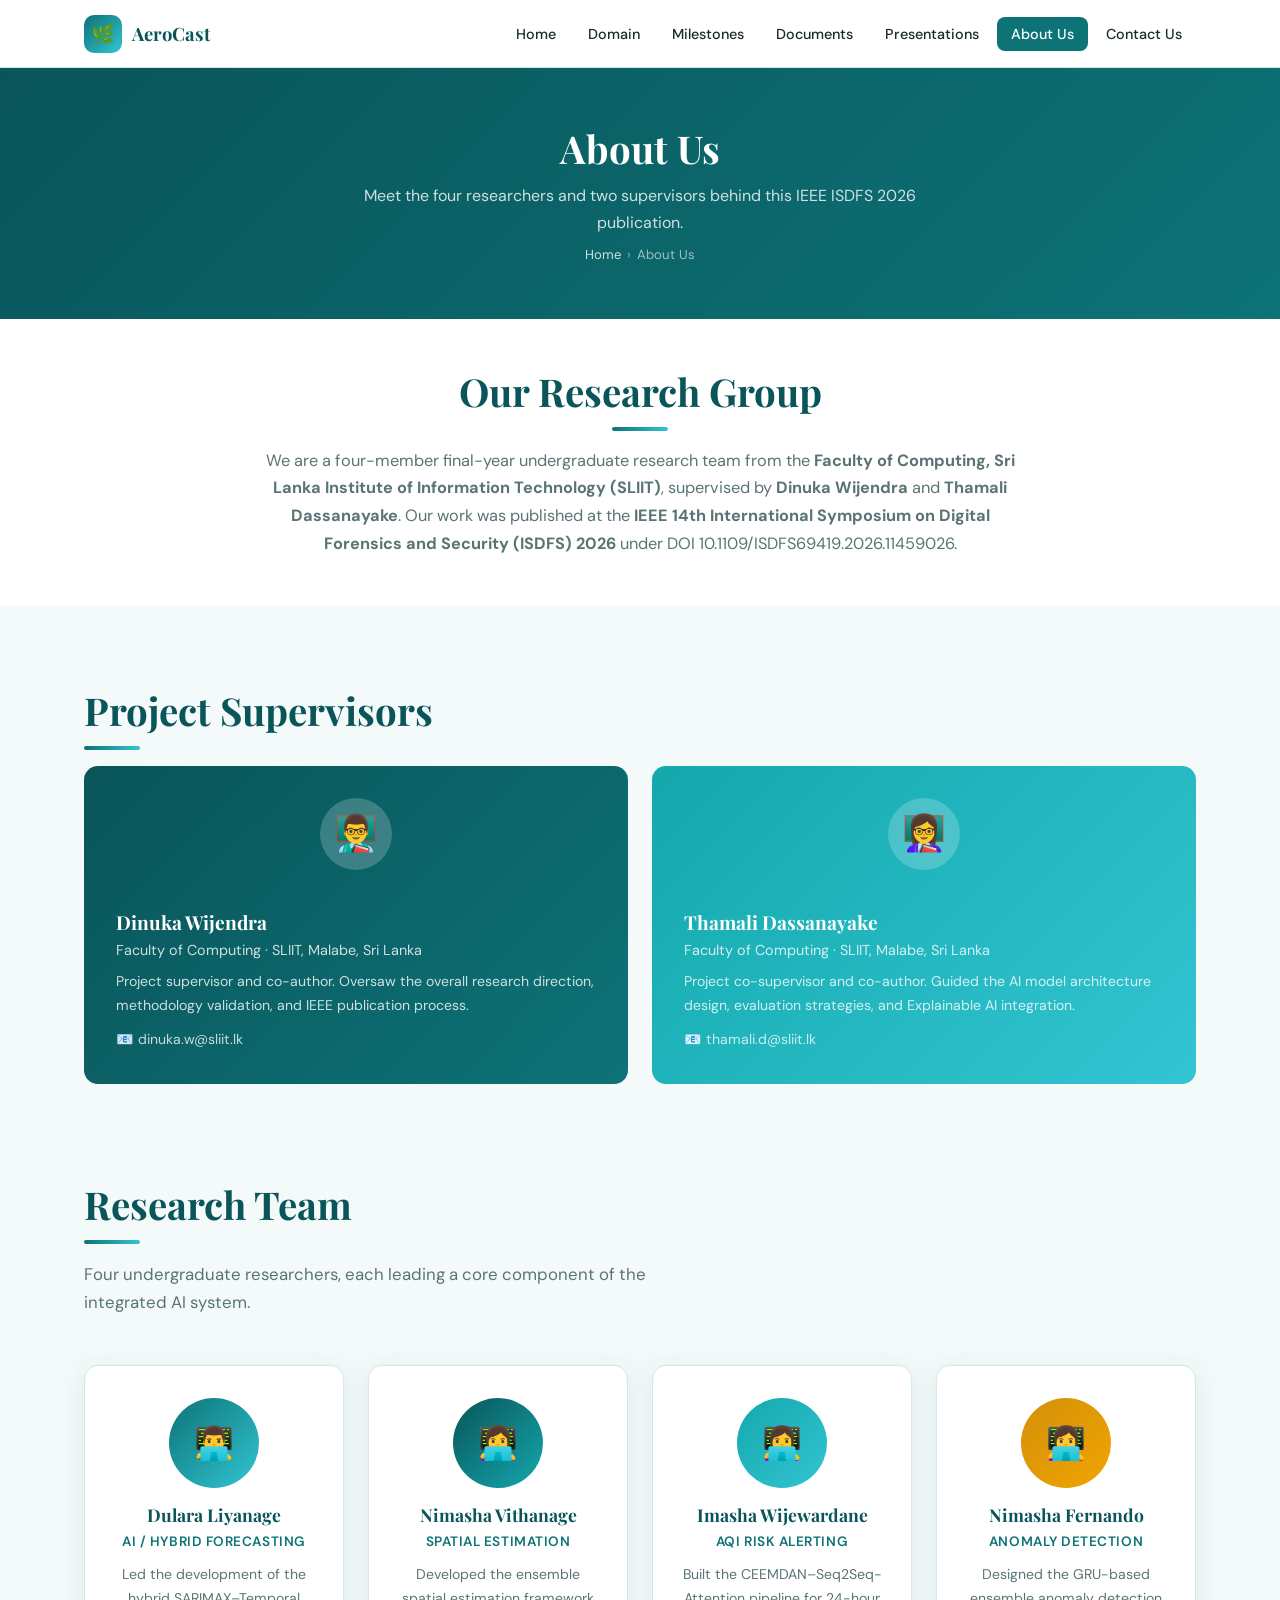
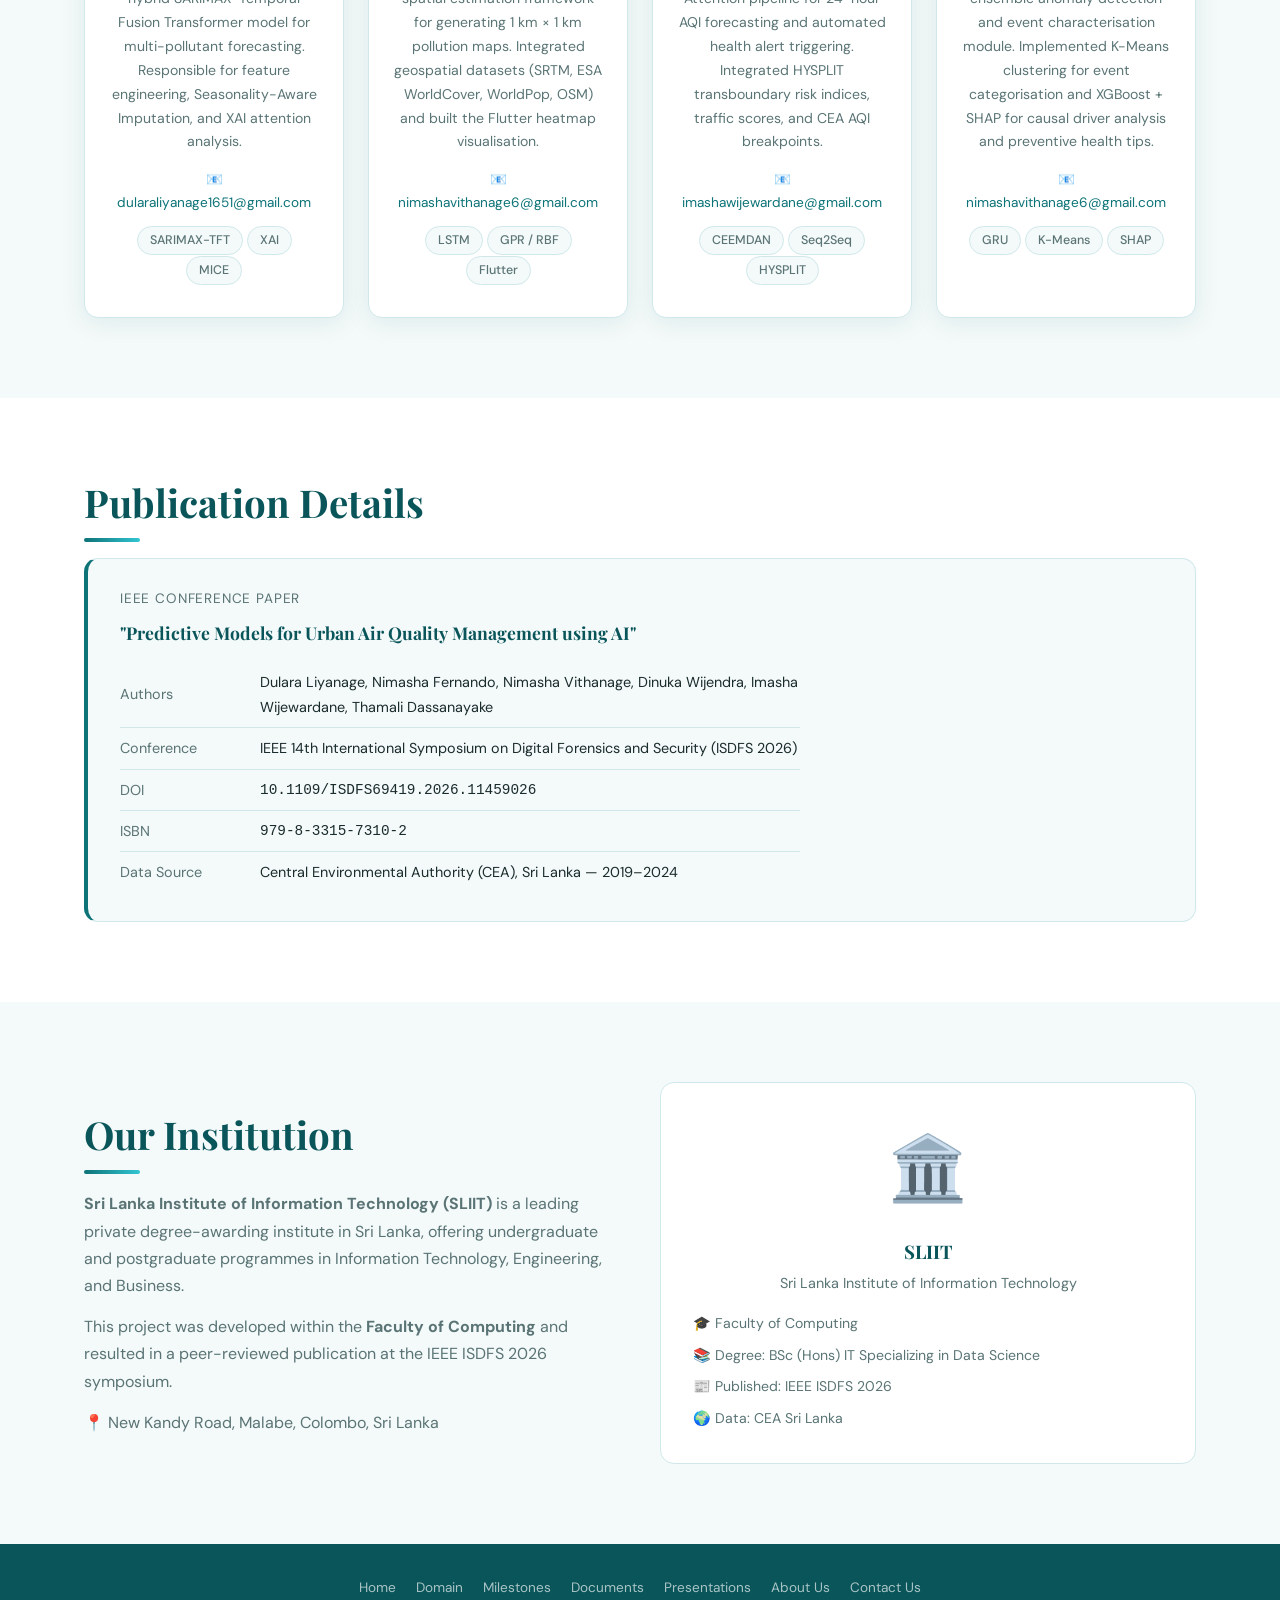
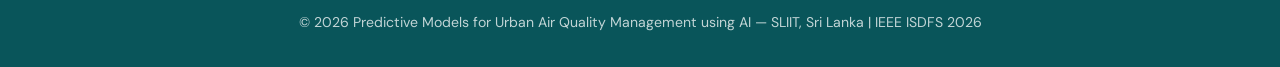
==== commit c8eaf150: "New changes" ====
--- a/about.html
+++ b/about.html
@@ -3,8 +3,8 @@
 <head>
   <meta charset="UTF-8" />
   <meta name="viewport" content="width=device-width, initial-scale=1.0" />
-  <meta name="description" content="About Us — Meet the research team behind the AirQ AI project." />
-  <title>AirQ AI | About Us</title>
+  <meta name="description" content="About Us — Meet the research team behind the AeroCast project." />
+  <title>AeroCast | About Us</title>
   <link rel="stylesheet" href="styles.css" />
   <link rel="icon" href="data:image/svg+xml,<svg xmlns='http://www.w3.org/2000/svg' viewBox='0 0 32 32'><rect width='32' height='32' rx='8' fill='%230d7377'/><text y='22' x='6' font-size='18'>🌿</text></svg>" />
 </head>
@@ -12,7 +12,7 @@
 
   <nav class="navbar">
     <div class="container nav-inner">
-      <a href="index.html" class="nav-brand"><div class="brand-icon">🌿</div>AirQ<span>AI</span></a>
+      <a href="index.html" class="nav-brand"><div class="brand-icon">🌿</div>AeroCast</span></a>
       <ul class="nav-links">
         <li><a href="index.html">Home</a></li>
         <li><a href="domain.html">Domain</a></li>
